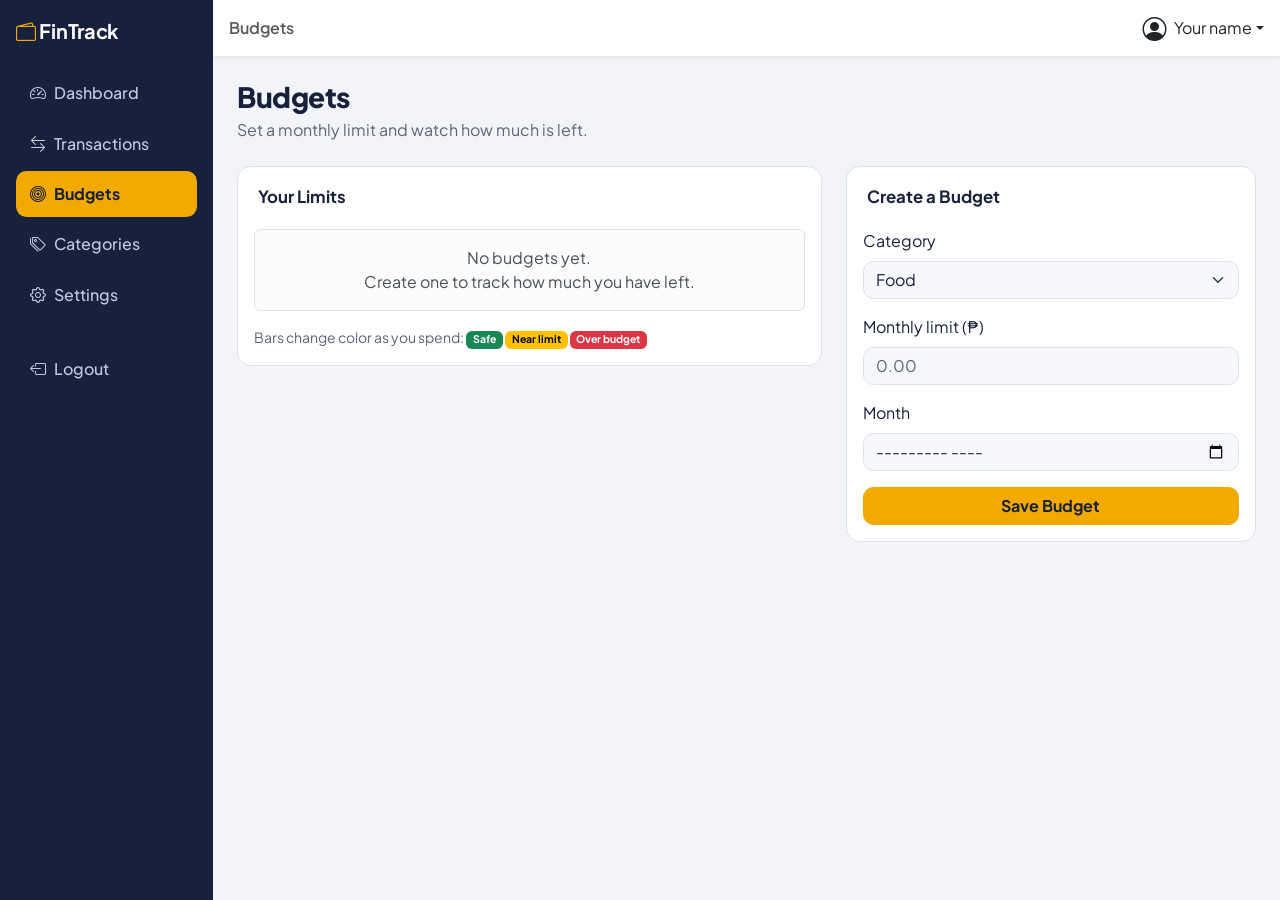
==== FinTrack/FinTrack/pages/budgets.html @ f8b52c27 "Add files via upload" ====
<!DOCTYPE html>
<html lang="en">
<head>
  <meta charset="UTF-8">
  <meta name="viewport" content="width=device-width, initial-scale=1">
  <title>FinTrack | Budgets</title>
  <link rel="icon" type="image/svg+xml" href="../assets/images/favicon.svg">
  <link href="../assets/css/bootstrap.min.css" rel="stylesheet">
  <link href="../assets/css/bootstrap-icons.min.css" rel="stylesheet">
  <link href="../assets/css/style.css" rel="stylesheet">
</head>
<body>
  <div class="container-fluid">
    <div class="row">

        <!-- Sidebar (desktop) -->
        <aside class="col-lg-2 d-none d-lg-block sidebar p-3">
        <a href="../index.html" class="text-white text-decoration-none fw-bold fs-5 d-block mb-4"><i class="bi bi-wallet2"></i> FinTrack</a>
        <ul class="nav nav-pills flex-column gap-1">
          <li class="nav-item"><a href="dashboard.html" class="nav-link"><i class="bi bi-speedometer2 me-2"></i>Dashboard</a></li>
          <li class="nav-item"><a href="transactions.html" class="nav-link"><i class="bi bi-arrow-left-right me-2"></i>Transactions</a></li>
          <li class="nav-item"><a href="budgets.html" class="nav-link active"><i class="bi bi-bullseye me-2"></i>Budgets</a></li>
          <li class="nav-item"><a href="categories.html" class="nav-link"><i class="bi bi-tags me-2"></i>Categories</a></li>
          <li class="nav-item"><a href="#" class="nav-link"><i class="bi bi-gear me-2"></i>Settings</a></li>
          <li class="nav-item mt-4"><a href="../index.html" class="nav-link"><i class="bi bi-box-arrow-left me-2"></i>Logout</a></li>
        </ul>
      </aside>

      <!-- Main -->
      <main class="col-lg-10 p-0">
        <!-- Top bar -->
        <nav class="navbar bg-white shadow-sm px-3">
          <button class="btn btn-outline-secondary d-lg-none" type="button" data-bs-toggle="offcanvas" data-bs-target="#mobileMenu" aria-label="Open menu"><i class="bi bi-list"></i></button>
          <span class="navbar-text fw-semibold d-none d-sm-inline">Budgets</span>
          <div class="dropdown ms-auto">
            <a href="#" class="d-flex align-items-center text-decoration-none text-dark dropdown-toggle" data-bs-toggle="dropdown" aria-expanded="false">
              <i class="bi bi-person-circle fs-4 me-2"></i>
              <span>Your name</span>
            </a>
            <ul class="dropdown-menu dropdown-menu-end">
              <li><a class="dropdown-item" href="#">Profile</a></li>
              <li><a class="dropdown-item" href="#">Settings</a></li>
              <li><hr class="dropdown-divider"></li>
              <li><a class="dropdown-item" href="../index.html">Logout</a></li>
            </ul>
          </div>
        </nav>

        <div class="p-4">
          <h3 class="fw-bold mb-1">Budgets</h3>
          <p class="text-muted mb-4">Set a monthly limit and watch how much is left.</p>
          <div class="row g-4">
            <div class="col-xl-7"><div class="card border-0 shadow-sm "><div class="card-header bg-white fw-semibold">Your Limits</div><div class="card-body"><div class="alert alert-light border text-center" role="alert">No budgets yet.<br>Create one to track how much you have left.</div><p class="small text-muted mb-0">Bars change color as you spend: <span class="badge text-bg-success">Safe</span> <span class="badge text-bg-warning">Near limit</span> <span class="badge text-bg-danger">Over budget</span></p></div></div></div>
            <div class="col-xl-5"><div class="card border-0 shadow-sm "><div class="card-header bg-white fw-semibold">Create a Budget</div><div class="card-body"><form>
                <div class="mb-3"><label for="bcat" class="form-label">Category</label><select class="form-select" id="bcat"><option>Food</option><option>Transport</option><option>School</option><option>Leisure</option></select></div>
                <div class="mb-3"><label for="limit" class="form-label">Monthly limit (₱)</label><input type="number" class="form-control" id="limit" placeholder="0.00"></div>
                <div class="mb-3"><label for="month" class="form-label">Month</label><input type="month" class="form-control" id="month"></div>
                <button type="button" class="btn btn-brand w-100">Save Budget</button>
              </form></div></div></div>
          </div>
        </div>
      </main>
    </div>
  </div>

  <!-- Mobile sidebar -->
  <div class="offcanvas offcanvas-start text-bg-dark" tabindex="-1" id="mobileMenu" aria-labelledby="mobileMenuLabel">
    <div class="offcanvas-header">
      <h5 class="offcanvas-title" id="mobileMenuLabel"><i class="bi bi-wallet2"></i> FinTrack</h5>
      <button type="button" class="btn-close btn-close-white" data-bs-dismiss="offcanvas" aria-label="Close"></button>
    </div>
    <div class="offcanvas-body">
      <ul class="nav flex-column">
        <li class="nav-item"><a href="dashboard.html" class="nav-link text-white">Dashboard</a></li>
        <li class="nav-item"><a href="transactions.html" class="nav-link text-white">Transactions</a></li>
        <li class="nav-item"><a href="budgets.html" class="nav-link text-white">Budgets</a></li><li class="nav-item"><a href="categories.html" class="nav-link text-white">Categories</a></li>
        <li class="nav-item"><a href="#" class="nav-link text-white">Settings</a></li>
        <li class="nav-item"><a href="../index.html" class="nav-link text-white">Logout</a></li>
      </ul>
    </div>
  </div>

  <script src="../assets/js/bootstrap.bundle.min.js"></script>
</body>
</html>
---- FinTrack/FinTrack/assets/css/style.css ----
/* FinTrack styles on top of Bootstrap
   Palette: navy, gold, soft blue-grey, white */
@import url("https://fonts.googleapis.com/css2?family=Plus+Jakarta+Sans:wght@400;500;600;700;800&display=swap");
 
:root {
  --navy: #17213B;          /* sidebar, headings, balance card */
  --navy-soft: #C4CBDD;     /* sidebar link text */
  --brand: #F2A900;         /* gold: buttons and highlights */
  --brand-dark: #D99700;    /* gold, darker on hover */
  --page: #F2F4F8;          /* page background */
  --line: #DDE1EA;          /* card borders */
  --muted: #5B6479;
 
  /* Make Bootstrap's own colors match */
  --bs-body-font-family: "Plus Jakarta Sans", system-ui, -apple-system, "Segoe UI", sans-serif;
  --bs-body-color: #17213B;
  --bs-secondary-color: #5B6479;
  --bs-primary: #17213B;
  --bs-primary-rgb: 23, 33, 59;
  --bs-link-color-rgb: 23, 33, 59;
  --bs-link-hover-color-rgb: 217, 151, 0;
  --bs-border-color: #DDE1EA;
}
 
body { background-color: var(--page); }
h1, h2, h3, h4, h5, .fw-bold { letter-spacing: -.3px; }
h3.fw-bold { font-weight: 800 !important; letter-spacing: -.5px; }
.text-muted { color: var(--muted) !important; }
 
/* Buttons and brand helpers */
.btn-brand { background: var(--brand); border-color: var(--brand); color: var(--navy); font-weight: 700; border-radius: .65rem; }
.btn-brand:hover { background: var(--brand-dark); border-color: var(--brand-dark); color: var(--navy); }
.text-brand { color: var(--brand-dark); }
.bg-brand { background: var(--brand); }
.btn-outline-secondary { border-radius: .65rem; }
 
.navbar-brand i { color: var(--brand); }
.navbar .nav-link.active { font-weight: 700; }
 
/* Soft blue-grey sections (the landing page's "bg-light" areas) */
.bg-light { background-color: #E9EDF5 !important; }
.table-light { --bs-table-bg: var(--page); --bs-table-color: var(--muted); }
 
/* Cards: white, rounded, thin border, no shadow */
.card, .card.border-0 {
  border: 1px solid var(--line) !important;
  border-radius: 14px;
  box-shadow: none !important;
}
.card-header { border-bottom: 0; font-size: 1.05rem; font-weight: 700 !important; padding: 1.1rem 1.25rem .25rem; }
.card-header.bg-white { background: transparent !important; }
 
/* Progress bars */
.progress { --bs-progress-bg: #E6E9F1; --bs-progress-bar-bg: var(--brand); border-radius: 99px; }
 
/* Forms */
.form-control, .form-select { border-radius: .65rem; background-color: #f7f8fb; }
.form-control:focus, .form-select:focus {
  border-color: var(--brand);
  box-shadow: 0 0 0 .2rem rgba(242, 169, 0, .25);
}
.form-check-input:checked { background-color: var(--navy); border-color: var(--navy); }
 
/* Hero (no photo needed) */
.hero {
  min-height: 80vh;
  background: linear-gradient(135deg, #17213B 0%, #243157 100%);
  color: #fff;
  display: flex;
  align-items: center;
}
 
.feature-icon {
  width: 56px; height: 56px;
  display: inline-flex; align-items: center; justify-content: center;
  border-radius: 50%;
  background: rgba(242, 169, 0, .15);
  color: var(--brand-dark);
  font-size: 1.5rem;
}
.card-hover { transition: transform .2s, box-shadow .2s; }
.card-hover:hover { transform: translateY(-6px); box-shadow: 0 .75rem 1.5rem rgba(0, 0, 0, .12) !important; }
.card-img-top { height: 200px; object-fit: cover; }
 
/* Auth pages: navy panel with a gold ring */
.auth-wrapper { min-height: 100vh; }
.auth-image {
  background-size: cover;
  background-position: center;
  min-height: 250px;
  background-color: var(--navy);
}
.auth-image.login {
  background-image:
    radial-gradient(circle at 88% 12%, transparent 0 48px, #F2A900 49px 74px, transparent 75px),
    linear-gradient(135deg, #17213B, #1f2b4d);
}
.auth-image.signup {
  background-image:
    radial-gradient(circle at 12% 12%, transparent 0 48px, #F2A900 49px 74px, transparent 75px),
    linear-gradient(135deg, #1f2b4d, #17213B);
}
 
/* Dashboard */
.sidebar { min-height: 100vh; background: var(--navy); }
.sidebar > a > i { color: var(--brand); }
.sidebar .nav-link { color: var(--navy-soft); border-radius: .65rem; padding: .7rem .85rem; font-weight: 500; }
.sidebar .nav-link:hover { background: rgba(255, 255, 255, .08); color: #fff; }
.sidebar .nav-link.active { background: var(--brand); color: var(--navy); font-weight: 700; }
.stat-card i { font-size: 2rem; }
 
/* The first stat card (Remaining Balance) is the navy highlight card with a gold ring */
.row > div:first-child > .stat-card {
  background: var(--navy);
  color: #fff;
  position: relative;
  overflow: hidden;
  border: 0 !important;
  border-radius: 18px;
}
.row > div:first-child > .stat-card .text-muted { color: var(--navy-soft) !important; }
.row > div:first-child > .stat-card i { color: var(--brand) !important; position: relative; z-index: 1; }
.row > div:first-child > .stat-card::after {
  content: "";
  position: absolute; right: -30px; top: -30px;
  width: 120px; height: 120px;
  border-radius: 50%;
  border: 22px solid var(--brand);
  opacity: .9;
}
 
footer a { text-decoration: none; }

/* Front page fixes */
.hero-band,
.hero {
  background: linear-gradient(135deg, #17213B 0%, #243157 100%);
  color: #fff;
}

/* Make the Log in button visible on the white navbar */
.navbar .btn-outline-light {
  color: #17213B;
  border-color: #17213B;
}
.navbar .btn-outline-light:hover {
  background: #17213B;
  color: #fff;
}
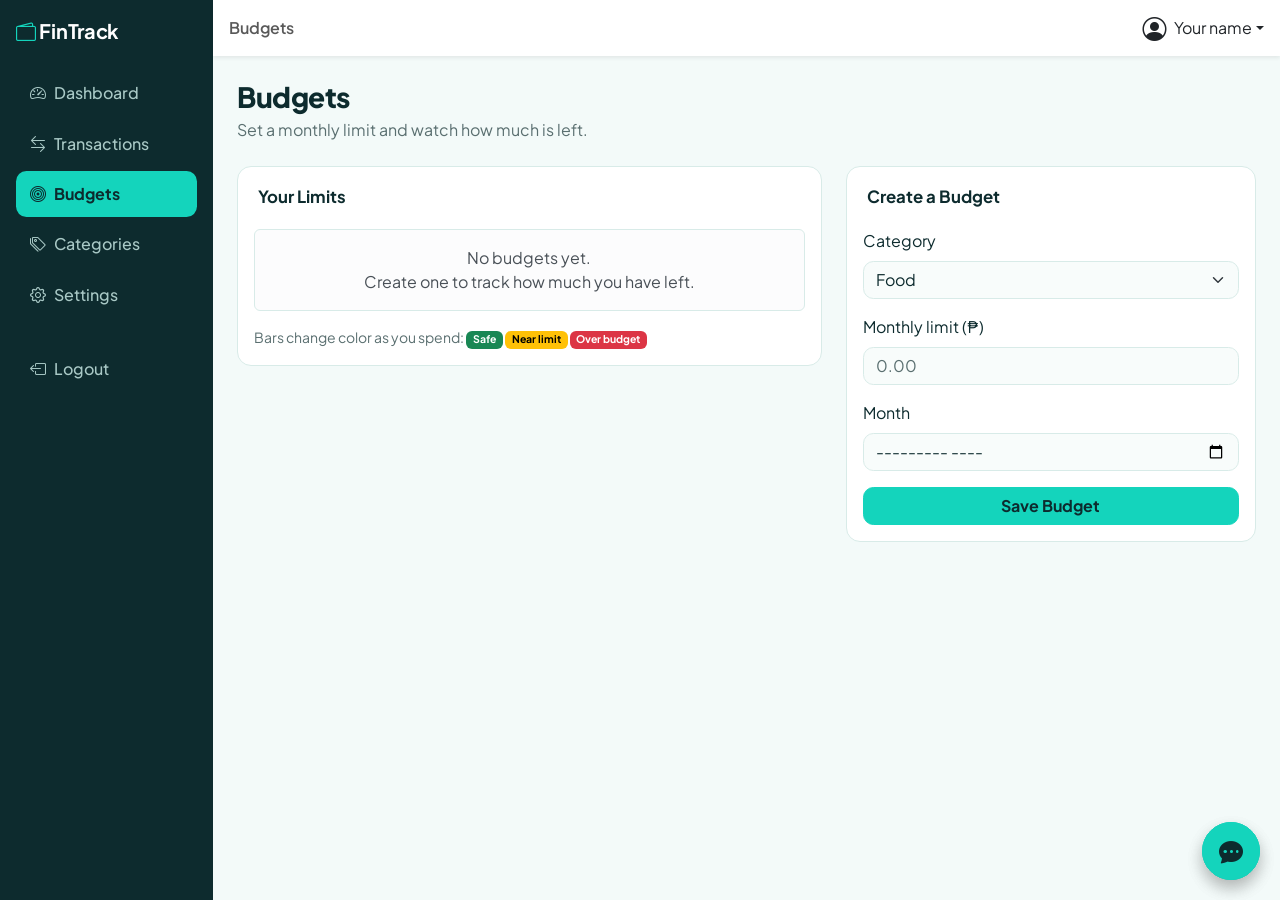
==== commit ed1c0f4a: "Fintrack" ====
--- a/FinTrack/FinTrack/pages/budgets.html
+++ b/FinTrack/FinTrack/pages/budgets.html
@@ -79,6 +79,79 @@
       </ul>
     </div>
   </div>
+  <!-- Chatbot button -->
+  <button class="chat-fab btn btn-brand rounded-circle shadow" type="button" data-bs-toggle="offcanvas" data-bs-target="#chatbot" aria-controls="chatbot" aria-label="Open FinBot assistant">
+    <i class="bi bi-chat-dots-fill fs-4"></i>
+  </button>
+
+  <!-- Chatbot panel -->
+  <div class="offcanvas offcanvas-end chat-panel" tabindex="-1" id="chatbot" aria-labelledby="chatbotLabel">
+    <div class="offcanvas-header text-bg-dark">
+      <div class="d-flex align-items-center gap-2">
+        <span class="bot-avatar"><i class="bi bi-robot"></i></span>
+        <div>
+          <h5 class="offcanvas-title mb-0" id="chatbotLabel">FinBot</h5>
+          <small class="opacity-75">Your finance assistant</small>
+        </div>
+      </div>
+      <button type="button" class="btn-close btn-close-white" data-bs-dismiss="offcanvas" aria-label="Close"></button>
+    </div>
+
+    <div class="offcanvas-body chat-body">
+      <div class="bubble bubble-bot">Hi! I’m FinBot. I can help you add transactions, check your budgets, and understand your spending.</div>
+      <div class="bubble bubble-bot">What would you like to do?</div>
+      <div class="d-flex flex-wrap gap-2">
+        <button type="button" class="btn btn-sm btn-outline-secondary rounded-pill">Add an expense</button>
+        <button type="button" class="btn btn-sm btn-outline-secondary rounded-pill">How much did I spend this month?</button>
+        <button type="button" class="btn btn-sm btn-outline-secondary rounded-pill">Am I over budget?</button>
+        <button type="button" class="btn btn-sm btn-outline-secondary rounded-pill">Saving tips</button>
+      </div>
+    </div>
+
+    <div class="p-3 border-top bg-white">
+      <div class="input-group">
+        <button class="btn btn-outline-secondary" type="button" aria-label="Speak your message"><i class="bi bi-mic-fill"></i></button>
+        <input type="text" class="form-control" placeholder="Type a message…" aria-label="Message">
+        <button class="btn btn-brand" type="button" aria-label="Send"><i class="bi bi-send-fill"></i></button>
+      </div>
+    </div>
+  </div>
+  
+    <!-- Chatbot button -->
+  <button class="chat-fab btn btn-brand rounded-circle shadow" type="button" data-bs-toggle="offcanvas" data-bs-target="#chatbot" aria-controls="chatbot" aria-label="Open FinBot assistant">
+    <i class="bi bi-chat-dots-fill fs-4"></i>
+  </button>
+
+  <!-- Chatbot panel -->
+  <div class="offcanvas offcanvas-end chat-panel" tabindex="-1" id="chatbot" aria-labelledby="chatbotLabel">
+    <div class="offcanvas-header text-bg-dark">
+      <div class="d-flex align-items-center gap-2">
+        <span class="bot-avatar"><i class="bi bi-robot"></i></span>
+        <div>
+          <h5 class="offcanvas-title mb-0" id="chatbotLabel">FinBot</h5>
+          <small class="opacity-75">Your finance assistant</small>
+        </div>
+      </div>
+      <button type="button" class="btn-close btn-close-white" data-bs-dismiss="offcanvas" aria-label="Close"></button>
+    </div>
+    <div class="offcanvas-body chat-body">
+      <div class="bubble bubble-bot">Hi! I’m FinBot. I can help you add transactions, check your budgets, and understand your spending.</div>
+      <div class="bubble bubble-bot">What would you like to do?</div>
+      <div class="d-flex flex-wrap gap-2">
+        <button type="button" class="btn btn-sm btn-outline-secondary rounded-pill">Add an expense</button>
+        <button type="button" class="btn btn-sm btn-outline-secondary rounded-pill">How much did I spend this month?</button>
+        <button type="button" class="btn btn-sm btn-outline-secondary rounded-pill">Am I over budget?</button>
+        <button type="button" class="btn btn-sm btn-outline-secondary rounded-pill">Saving tips</button>
+      </div>
+    </div>
+    <div class="p-3 border-top bg-white">
+      <div class="input-group">
+        <button class="btn btn-outline-secondary" type="button" aria-label="Speak your message"><i class="bi bi-mic-fill"></i></button>
+        <input type="text" class="form-control" placeholder="Type a message…" aria-label="Message">
+        <button class="btn btn-brand" type="button" aria-label="Send"><i class="bi bi-send-fill"></i></button>
+      </div>
+    </div>
+  </div>
 
   <script src="../assets/js/bootstrap.bundle.min.js"></script>
 </body>
--- a/FinTrack/FinTrack/assets/css/style.css
+++ b/FinTrack/FinTrack/assets/css/style.css
@@ -1,46 +1,46 @@
 /* FinTrack styles on top of Bootstrap
-   Palette: navy, gold, soft blue-grey, white */
+   Palette: aqua-mint, deep teal ink, light mint, white */
 @import url("https://fonts.googleapis.com/css2?family=Plus+Jakarta+Sans:wght@400;500;600;700;800&display=swap");
- 
+
 :root {
-  --navy: #17213B;          /* sidebar, headings, balance card */
-  --navy-soft: #C4CBDD;     /* sidebar link text */
-  --brand: #F2A900;         /* gold: buttons and highlights */
-  --brand-dark: #D99700;    /* gold, darker on hover */
-  --page: #F2F4F8;          /* page background */
-  --line: #DDE1EA;          /* card borders */
-  --muted: #5B6479;
- 
-  /* Make Bootstrap's own colors match */
+  --ink: #0D2B2E;           /* deep teal-black: sidebar, hero, headings */
+  --ink-soft: #A9C9C6;      /* sidebar link text */
+  --brand: #14D4BC;         /* aqua-mint: buttons and highlights */
+  --brand-dark: #0FB9A3;    /* aqua-mint, darker on hover */
+  --brand-ink: #0A9C8C;     /* teal for small text and icons on white */
+  --page: #F3FAF9;          /* page background (very light mint) */
+  --line: #D8EBE8;          /* card borders */
+  --muted: #5A6F70;
+
   --bs-body-font-family: "Plus Jakarta Sans", system-ui, -apple-system, "Segoe UI", sans-serif;
-  --bs-body-color: #17213B;
-  --bs-secondary-color: #5B6479;
-  --bs-primary: #17213B;
-  --bs-primary-rgb: 23, 33, 59;
-  --bs-link-color-rgb: 23, 33, 59;
-  --bs-link-hover-color-rgb: 217, 151, 0;
-  --bs-border-color: #DDE1EA;
+  --bs-body-color: #0D2B2E;
+  --bs-secondary-color: #5A6F70;
+  --bs-primary: #0D2B2E;
+  --bs-primary-rgb: 13, 43, 46;
+  --bs-link-color-rgb: 10, 156, 140;
+  --bs-link-hover-color-rgb: 13, 43, 46;
+  --bs-border-color: #D8EBE8;
 }
- 
+
 body { background-color: var(--page); }
 h1, h2, h3, h4, h5, .fw-bold { letter-spacing: -.3px; }
 h3.fw-bold { font-weight: 800 !important; letter-spacing: -.5px; }
 .text-muted { color: var(--muted) !important; }
- 
+
 /* Buttons and brand helpers */
-.btn-brand { background: var(--brand); border-color: var(--brand); color: var(--navy); font-weight: 700; border-radius: .65rem; }
-.btn-brand:hover { background: var(--brand-dark); border-color: var(--brand-dark); color: var(--navy); }
-.text-brand { color: var(--brand-dark); }
+.btn-brand { background: var(--brand); border-color: var(--brand); color: var(--ink); font-weight: 700; border-radius: .65rem; }
+.btn-brand:hover { background: var(--brand-dark); border-color: var(--brand-dark); color: var(--ink); }
+.text-brand { color: var(--brand-ink); }
 .bg-brand { background: var(--brand); }
 .btn-outline-secondary { border-radius: .65rem; }
- 
-.navbar-brand i { color: var(--brand); }
+
+.navbar-brand i { color: var(--brand-ink); }
 .navbar .nav-link.active { font-weight: 700; }
- 
-/* Soft blue-grey sections (the landing page's "bg-light" areas) */
-.bg-light { background-color: #E9EDF5 !important; }
+
+/* Light mint sections */
+.bg-light { background-color: #E6F6F3 !important; }
 .table-light { --bs-table-bg: var(--page); --bs-table-color: var(--muted); }
- 
+
 /* Cards: white, rounded, thin border, no shadow */
 .card, .card.border-0 {
   border: 1px solid var(--line) !important;
@@ -49,76 +49,82 @@
 }
 .card-header { border-bottom: 0; font-size: 1.05rem; font-weight: 700 !important; padding: 1.1rem 1.25rem .25rem; }
 .card-header.bg-white { background: transparent !important; }
- 
+
 /* Progress bars */
-.progress { --bs-progress-bg: #E6E9F1; --bs-progress-bar-bg: var(--brand); border-radius: 99px; }
- 
+.progress { --bs-progress-bg: #E2F1EF; --bs-progress-bar-bg: var(--brand); border-radius: 99px; }
+
 /* Forms */
-.form-control, .form-select { border-radius: .65rem; background-color: #f7f8fb; }
+.form-control, .form-select { border-radius: .65rem; background-color: #f8fcfb; }
 .form-control:focus, .form-select:focus {
   border-color: var(--brand);
-  box-shadow: 0 0 0 .2rem rgba(242, 169, 0, .25);
+  box-shadow: 0 0 0 .2rem rgba(20, 212, 188, .25);
 }
-.form-check-input:checked { background-color: var(--navy); border-color: var(--navy); }
- 
+.form-check-input:checked { background-color: var(--brand-ink); border-color: var(--brand-ink); }
+
 /* Hero (no photo needed) */
 .hero {
   min-height: 80vh;
-  background: linear-gradient(135deg, #17213B 0%, #243157 100%);
+  background: linear-gradient(135deg, #0D2B2E 0%, #14484B 100%);
   color: #fff;
   display: flex;
   align-items: center;
 }
- 
+.hero .card { color: var(--ink); }
+
 .feature-icon {
   width: 56px; height: 56px;
   display: inline-flex; align-items: center; justify-content: center;
   border-radius: 50%;
-  background: rgba(242, 169, 0, .15);
-  color: var(--brand-dark);
+  background: rgba(20, 212, 188, .15);
+  color: var(--brand-ink);
   font-size: 1.5rem;
+}
+.step-no {
+  flex: none; width: 36px; height: 36px; border-radius: 50%;
+  background: var(--brand); color: var(--ink); font-weight: 800;
+  display: grid; place-items: center;
 }
 .card-hover { transition: transform .2s, box-shadow .2s; }
 .card-hover:hover { transform: translateY(-6px); box-shadow: 0 .75rem 1.5rem rgba(0, 0, 0, .12) !important; }
 .card-img-top { height: 200px; object-fit: cover; }
- 
-/* Auth pages: navy panel with a gold ring */
+
+/* Auth pages: dark teal panel with an aqua ring */
 .auth-wrapper { min-height: 100vh; }
 .auth-image {
   background-size: cover;
   background-position: center;
   min-height: 250px;
-  background-color: var(--navy);
+  background-color: var(--ink);
 }
 .auth-image.login {
   background-image:
-    radial-gradient(circle at 88% 12%, transparent 0 48px, #F2A900 49px 74px, transparent 75px),
-    linear-gradient(135deg, #17213B, #1f2b4d);
+    radial-gradient(circle at 88% 12%, transparent 0 48px, #14D4BC 49px 74px, transparent 75px),
+    linear-gradient(135deg, #0D2B2E, #14484B);
 }
 .auth-image.signup {
   background-image:
-    radial-gradient(circle at 12% 12%, transparent 0 48px, #F2A900 49px 74px, transparent 75px),
-    linear-gradient(135deg, #1f2b4d, #17213B);
+    radial-gradient(circle at 12% 12%, transparent 0 48px, #14D4BC 49px 74px, transparent 75px),
+    linear-gradient(135deg, #14484B, #0D2B2E);
 }
- 
+
 /* Dashboard */
-.sidebar { min-height: 100vh; background: var(--navy); }
+.sidebar { min-height: 100vh; background: var(--ink); }
 .sidebar > a > i { color: var(--brand); }
-.sidebar .nav-link { color: var(--navy-soft); border-radius: .65rem; padding: .7rem .85rem; font-weight: 500; }
+.sidebar .nav-link { color: var(--ink-soft); border-radius: .65rem; padding: .7rem .85rem; font-weight: 500; }
 .sidebar .nav-link:hover { background: rgba(255, 255, 255, .08); color: #fff; }
-.sidebar .nav-link.active { background: var(--brand); color: var(--navy); font-weight: 700; }
+.sidebar .nav-link.active { background: var(--brand); color: var(--ink); font-weight: 700; }
 .stat-card i { font-size: 2rem; }
- 
-/* The first stat card (Remaining Balance) is the navy highlight card with a gold ring */
+
+/* First stat card (Remaining Balance): dark highlight card with an aqua ring */
 .row > div:first-child > .stat-card {
-  background: var(--navy);
+  background: var(--ink);
   color: #fff;
   position: relative;
   overflow: hidden;
   border: 0 !important;
   border-radius: 18px;
 }
-.row > div:first-child > .stat-card .text-muted { color: var(--navy-soft) !important; }
+.row > div:first-child > .stat-card .text-muted { color: var(--ink-soft) !important; }
 .row > div:first-child > .stat-card i { color: var(--brand) !important; position: relative; z-index: 1; }
 .row > div:first-child > .stat-card::after {
   content: "";
@@ -128,22 +134,30 @@
   border: 22px solid var(--brand);
   opacity: .9;
 }
- 
+
+/* Footer and dark badges */
 footer a { text-decoration: none; }
+footer { background: var(--ink); border-top: 0 !important; }
+footer.text-muted { color: var(--ink-soft) !important; }
+.text-bg-dark { background-color: var(--ink) !important; }
 
-/* Front page fixes */
-.hero-band,
-.hero {
-  background: linear-gradient(135deg, #17213B 0%, #243157 100%);
-  color: #fff;
-}
+/* Navbar "Login" button stays visible on white */
+.navbar .btn-outline-light { color: var(--ink); border-color: var(--ink); }
+.navbar .btn-outline-light:hover { background: var(--ink); color: #fff; }
 
-/* Make the Log in button visible on the white navbar */
-.navbar .btn-outline-light {
-  color: #17213B;
-  border-color: #17213B;
-}
-.navbar .btn-outline-light:hover {
-  background: #17213B;
-  color: #fff;
-}+/* Chatbot */
+.chat-fab { position: fixed; right: 20px; bottom: 20px; width: 58px; height: 58px; z-index: 1030; display: grid; place-items: center; padding: 0; }
+.chat-panel { --bs-offcanvas-width: 380px; }
+.chat-body { display: flex; flex-direction: column; gap: .75rem; background: var(--page); }
+.bubble { max-width: 85%; padding: .65rem .9rem; border-radius: 16px; font-size: .92rem; }
+.bubble-bot { background: #fff; border: 1px solid var(--line); border-top-left-radius: 4px; align-self: flex-start; }
+.bubble-user { background: var(--brand); color: var(--ink); border-top-right-radius: 4px; align-self: flex-end; }
+.bot-avatar { width: 38px; height: 38px; border-radius: 50%; background: var(--brand); color: var(--ink); display: grid; place-items: center; font-size: 1.2rem; }
+
+/* Voice input */
+.mic-circle { width: 96px; height: 96px; border-radius: 50%; background: var(--brand); color: var(--ink); display: grid; place-items: center; font-size: 2.5rem; margin: 0 auto; position: relative; }
+.mic-circle::before, .mic-circle::after { content: ""; position: absolute; inset: 0; border-radius: 50%; border: 2px solid var(--brand); animation: mic-pulse 1.8s ease-out infinite; }
+.mic-circle::after { animation-delay: .9s; }
+@keyframes mic-pulse { from { transform: scale(1); opacity: .8; } to { transform: scale(1.8); opacity: 0; } }
+.voice-box { background: var(--page); border: 1px dashed var(--line); border-radius: 12px; padding: 1rem; color: var(--muted); }
+@media (prefers-reduced-motion: reduce) { .mic-circle::before, .mic-circle::after { animation: none; } }
